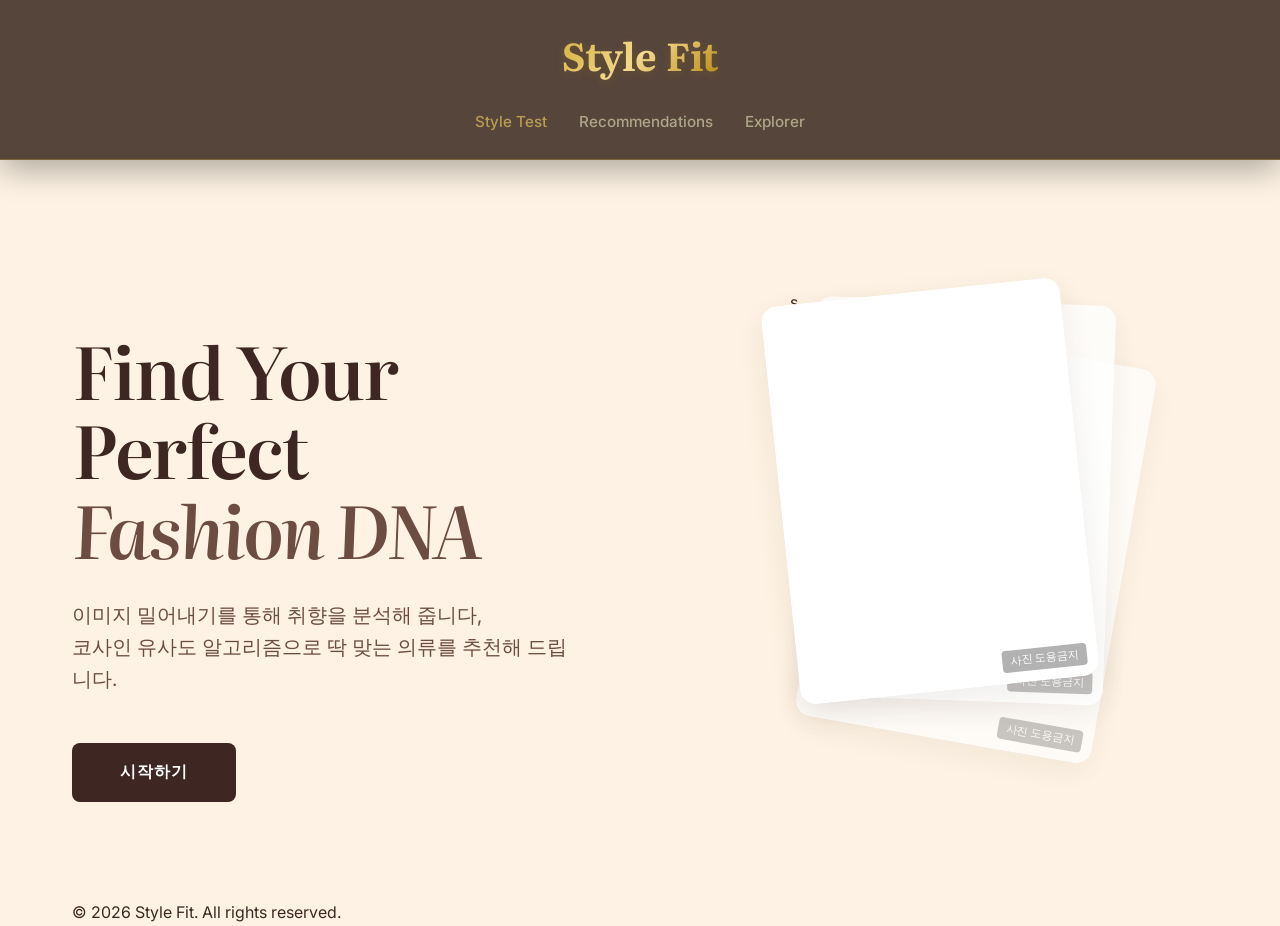
==== index.html @ dc669d29 "Add files via upload" ====
<!DOCTYPE html>
<html lang="ko">
<head>
    <meta charset="UTF-8">
    <meta name="viewport" content="width=device-width, initial-scale=1.0">
    <title>Style Fit | 당신만의 스타일을 찾다</title>
    <meta name="description" content="이미지 밀어내기 테스트와 코사인 유사도를 통해 완벽한 스타일 핏을 찾아주는 패션 큐레이션 앱">
    <link rel="stylesheet" href="CSS/style.css">
    <link rel="preconnect" href="https://fonts.googleapis.com">
    <link rel="preconnect" href="https://fonts.gstatic.com" crossorigin>
    <link href="https://fonts.googleapis.com/css2?family=Literata:opsz,wght@7..72,300;400;600;700&family=Inter:wght@300;400;500;600;700&display=swap" rel="stylesheet">
</head>
<body class="light-theme">
    <header class="header">
        <div class="container">
            <h1 class="logo">Style <span>Fit</span></h1>
            <nav class="nav">
                <ul>
                    <li><a href="#test" id="nav-style-test" class="active">Style Test</a></li>
                    <li><a href="#recommendations">Recommendations</a></li>
                    <li><a href="#explorer">Explorer</a></li>
                </ul>
            </nav>
        </div>
    </header>

    <main id="app-root">
        <!-- Hero Section / Intro -->
        <section id="hero" class="hero">
            <div class="container">
                <div class="hero-content">
                    <br></br>
 
                    <h2 class="hero-title">Find Your Perfect <br><span class="highlight">Fashion DNA</span></h2>
                    <p class="hero-subtitle"> 이미지 밀어내기를 통해 취향을 분석해 줍니다, <br>코사인 유사도 알고리즘으로 딱 맞는 의류를 추천해 드립니다.</p>
                    <button id="start-test-btn" class="btn-primary">시작하기</button>
                </div>
                <div class="hero-visual">
                    <!-- Placeholder for dynamic visual/animation -->
                    <div class="style-cards-stack">
                        <div class="card card-1"></div>
                        <div class="card card-2"></div>
         s               <div class="card card-3"></div>
                    </div>
                </div>
            </div>
        </section>

        <!-- AB Test Section (Hidden Initially) -->
        <section id="test-section" class="section hidden">
            <div class="container">
                <div class="section-header">
                    <span class="step-indicator">Step 01</span>
                    <h2 class="section-title"> 이미지 스와이프 Test</h2>
                    <p class="section-desc"> 마음에 안들면 왼쪽으로 버리고 마음에들면 오른쪽으로 밀어주세요 </p>
                </div>
                <div class="test-container">
                    <div class="interaction-hints">
                        <div class="hint left">
                            <div class="hint-icon-wrapper">
                                <img src="images/trash_bin.png" alt="Trash bin" class="hint-icon">
                            </div>
                            <span class="hint-label">NOPE</span>
                        </div>
                        <div class="hint right">
                            <div class="hint-icon-wrapper">
                                <img src="images/jewelry_box.png" alt="Jewelry box" class="hint-icon">
                            </div>
                            <span class="hint-label">LIKE</span>
                        </div>
                    </div>
                    <div id="swipe-deck" class="swipe-deck">
                        <!-- Cards will be dynamically injected here -->
                        <div class="swipe-feedback like">LIKE</div>
                        <div class="swipe-feedback nope">NOPE</div>
                    </div>
                    <div class="progress-bar-container">
                        <div id="progress" class="progress-bar"></div>
                    </div>
                </div>
            </div>
        </section>

        <!-- Results / Recommendations Section (Hidden Initially) -->
        <section id="recommendations-section" class="section hidden">
            <div class="container">
                <div class="section-header">
                    <span class="step-indicator">Step 02</span>
                    <h2 class="section-title">Your Style Profile</h2>
                    <p class="section-desc">당신의 취향 벡터를 분석한 결과입니다.</p>
                </div>
                <div class="results-grid">
                    <div class="profile-chart">
                        <!-- Canvas or SVG for preference visualization -->
                        <div id="radar-chart-placeholder"></div>
                    </div>
                    <div id="recommendation-list" class="product-grid">
                        <!-- Products will be injected here -->
                    </div>
                </div>
            </div>
        </section>
    </main>

    <footer class="footer">
        <div class="container">
            <p>&copy; 2026 Style Fit. All rights reserved.</p>
        </div>
    </footer>

    <script src="app.js"></script>
</body>
</html>
---- CSS/style.css ----
:root {
    /* Color Palette - Elegant Classic (Cream & Brown) */
    --bg-color: #FDF2E3;
    --surface-color: #ffffff;
    --primary-color: #3E2723; /* Dark Brown */
    --primary-muted: rgba(62, 39, 35, 0.1);
    --secondary-color: #6D4C41;
    --text-primary: #3E2723;
    --text-secondary: #6D4C41;
    --accent-color: #D7CCC8;
    --error-color: #D32F2F;
    
    /* Functional Tokens */
    --font-heading: 'Literata', serif;
    --font-main: 'Inter', sans-serif;
    --container-width: 1200px;
    --transition-smooth: all 0.5s cubic-bezier(0.16, 1, 0.3, 1);
    --border-radius-lg: 16px;
    --border-radius-md: 8px;
    --shadow-premium: 0 10px 30px rgba(62, 39, 35, 0.08);
}

* {
    margin: 0;
    padding: 0;
    box-sizing: border-box;
}

body {
    background-color: var(--bg-color);
    color: var(--text-primary);
    font-family: var(--font-main);
    line-height: 1.6;
    overflow-x: hidden;
}

.container {
    max-width: var(--container-width);
    margin: 0 auto;
    padding: 0 2rem;
}

.hidden {
    display: none !important;
}

/* Header */
.header {
    padding: 2.5rem 0;
    position: fixed;
    top: 0;
    left: 0;
    width: 100%;
    z-index: 1000;
    background: rgba(184, 134, 11, 0.15); /* Soft gold tint for logo area */
    background-color: rgba(61, 43, 34, 0.872); /* Much darker background for contrast */
    backdrop-filter: blur(20px);
    border-bottom: 1px solid rgba(212, 175, 55, 0.3);
    box-shadow: 0 10px 30px rgba(0, 0, 0, 0.3);
}

/* Specific darkening around logo */
.header .container {
    display: flex;
    flex-direction: column;
    align-items: center;
    gap: 1.5rem;
}

.logo {
    display: inline-block;
    font-family: var(--font-heading);
    font-size: 2.4rem;
    font-weight: 700;
    letter-spacing: -0.5px;
    background: linear-gradient(135deg, #D4AF37 0%, #F9E29C 50%, #B8860B 100%);
    background-clip: text;
    -webkit-background-clip: text;
    -webkit-text-fill-color: transparent;
    text-shadow: 0 2px 10px rgba(184, 134, 11, 0.2);
    transition: var(--transition-smooth);
}

.logo span {
    margin-left: 2px;
}

.nav ul {
    display: flex;
    list-style: none;
    gap: 2rem;
}

.nav a {
    color: #ada787;
    text-decoration: none;
    font-weight: 500;
    transition: var(--transition-smooth);
    font-size: 0.95rem;
}

.nav a:hover, .nav a.active {
    color: #b99e52;
}

/* Hero Section */
.hero {
    min-height: 100vh;
    display: flex;
    align-items: center;
    padding-top: 180px;
}

.hero .container {
    display: grid;
    grid-template-columns: 1fr 1fr;
    gap: 4rem;
    align-items: center;
}

.hero-title {
    font-family: var(--font-heading);
    font-size: 4.5rem;
    line-height: 1.1;
    font-weight: 600;
    margin-bottom: 2rem;
    letter-spacing: -2px;
    color: var(--text-primary);
}

.highlight {
    color: var(--secondary-color);
    font-style: italic;
}

.hero-subtitle {
    font-size: 1.25rem;
    color: var(--text-secondary);
    margin-bottom: 3rem;
    max-width: 500px;
}

.btn-primary {
    background-color: var(--primary-color);
    color: #fff;
    border: none;
    padding: 1.2rem 3rem;
    font-size: 1rem;
    font-weight: 600;
    border-radius: var(--border-radius-md);
    cursor: pointer;
    transition: var(--transition-smooth);
    letter-spacing: 1px;
    text-transform: uppercase;
}

.btn-primary:hover {
    transform: translateY(-3px);
    box-shadow: 0 10px 20px rgba(62, 39, 35, 0.2);
    filter: brightness(1.1);
}

/* Hero Visual Animation */
.hero-visual {
    position: relative;
    height: 500px;
}

.style-cards-stack {
    position: relative;
    width: 300px;
    height: 400px;
    margin: 0 auto;
}

.card {
    position: absolute;
    width: 100%;
    height: 100%;
    border-radius: var(--border-radius-lg);
    background: var(--surface-color);
    border: 1px solid rgba(255, 255, 255, 0);
    box-shadow: var(--shadow-premium);
    transition: var(--transition-smooth);
    overflow: hidden;
}

.card::after {
    content: '사진 도용금지';
    position: absolute;
    bottom: 10px;
    right: 10px;
    background: rgba(0, 0, 0, 0.5);
    color: #fff;
    padding: 2px 8px;
    font-size: 0.7rem;
    border-radius: 4px;
    pointer-events: none;
    opacity: 0.6;
}

.card-1 { 
    transform: rotate(-6deg) translateX(-10px); 
    z-index: 3; 
    background-image: url('픽사베이 image 11.png'); 
    background-size: cover;
    background-position: center;
}

.card-2 { 
    transform: rotate(2deg) translate(20px, 10px); 
    z-index: 2; 
    background-image: url('스크린샷 2026-03-12 오후 4.13.12.png');
    background-size: cover;
    background-position: center;
    opacity: 0.8;
}

.card-3 { 
    transform: rotate(10deg) translate(40px, 20px); 
    z-index: 1; 
    background-image: url('스크린샷 2026-03-12 오후 3.47.02.png');
    background-size: cover;
    background-position: center;
    opacity: 0.7;
}

/* AB Test Section */
.section {
    padding: 120px 0;
}

.section-header {
    text-align: center;
    margin-bottom: 4rem;
}

.step-indicator {
    color: var(--primary-color);
    font-weight: 600;
    font-size: 0.9rem;
    text-transform: uppercase;
    letter-spacing: 2px;
}

.section-title {
    font-family: var(--font-heading);
    font-size: 3rem;
    margin: 1rem 0;
    color: var(--text-primary);
}

.section-desc {
    color: var(--text-secondary);
    font-size: 1.1rem;
}

.test-container {
    position: relative;
    max-width: 900px;
    margin: 0 auto;
}

.interaction-hints {
    position: absolute;
    top: 150px;
    left: 0;
    right: 0;
    display: flex;
    justify-content: space-between;
    pointer-events: none;
    z-index: 0;
    padding: 0 1rem;
}

.hint {
    display: flex;
    flex-direction: column;
    align-items: center;
    gap: 1.5rem;
    opacity: 0.2;
    transition: all 0.4s cubic-bezier(0.175, 0.885, 0.32, 1.275);
    filter: grayscale(1);
}

.hint-icon-wrapper {
    width: 140px;
    height: 140px;
    border-radius: 50%;
    background: var(--surface-color);
    box-shadow: var(--shadow-premium);
    display: flex;
    align-items: center;
    justify-content: center;
    overflow: hidden;
    border: 3px solid transparent;
    transition: inherit;
}

.hint-icon {
    width: 90px;
    height: 90px;
    object-fit: contain;
}

.hint-label {
    font-size: 1.2rem;
    font-weight: 800;
    letter-spacing: 2px;
    color: var(--text-secondary);
    transition: inherit;
}

/* Active states for hints */
.hint.active {
    opacity: 1;
    transform: scale(1.15);
    filter: grayscale(0);
}

.hint.left.active { 
    color: #F44336;
}
.hint.left.active .hint-icon-wrapper {
    border-color: #F44336;
    box-shadow: 0 10px 30px rgba(244, 67, 54, 0.2);
}

.hint.right.active { 
    color: #4CAF50;
}
.hint.right.active .hint-icon-wrapper {
    border-color: #4CAF50;
    box-shadow: 0 10px 30px rgba(76, 175, 80, 0.2);
}

.swipe-deck {
    position: relative;
    width: 320px;
    height: 480px;
    margin: 0 auto 4rem;
    perspective: 1000px;
    z-index: 10;
}

.swipe-card {
    position: absolute;
    width: 100%;
    height: 100%;
    background: var(--surface-color);
    border-radius: var(--border-radius-lg);
    padding: 1rem;
    box-shadow: var(--shadow-premium);
    cursor: grab;
    transition: transform 0.3s ease, opacity 0.3s ease;
    user-select: none;
    display: flex;
    flex-direction: column;
}

.swipe-card:active {
    cursor: grabbing;
}

.swipe-card .image-container {
    flex: 1;
    width: 100%;
    border-radius: calc(var(--border-radius-lg) - 8px);
    overflow: hidden;
    background: #252528;
}

.swipe-card img {
    width: 100%;
    height: 100%;
    object-fit: cover;
    pointer-events: none;
}

.swipe-card .label {
    padding: 1rem 0;
    text-align: center;
    font-weight: 600;
    color: var(--text-primary);
}

.swipe-feedback {
    position: absolute;
    top: 50%;
    left: 50%;
    transform: translate(-50%, -50%) rotate(-15deg);
    font-size: 3rem;
    font-weight: 800;
    padding: 0.5rem 1.5rem;
    border: 6px solid;
    border-radius: 12px;
    z-index: 100;
    pointer-events: none;
    opacity: 0;
    transition: opacity 0.2s ease, transform 0.2s ease;
}

.swipe-feedback.like {
    color: #4CAF50;
    border-color: #4CAF50;
    transform: translate(-50%, -50%) rotate(-15deg) scale(1.2);
}

.swipe-feedback.nope {
    color: #F44336;
    border-color: #F44336;
    transform: translate(-50%, -50%) rotate(15deg) scale(1.2);
}

.swipe-card.dragging {
    transition: none;
}

/* Progress Bar */
.progress-bar-container {
    width: 100%;
    height: 6px;
    background: var(--accent-color);
    border-radius: 10px;
    overflow: hidden;
}

.progress-bar {
    width: 10%;
    height: 100%;
    background: var(--primary-color);
    transition: width 0.3s ease;
}

/* Responsive */
@media (max-width: 968px) {
    .header { padding: 1.5rem 0; }
    .hero .container {
        grid-template-columns: 1fr;
        text-align: center;
    }
    .hero-title { font-size: 2.5rem; }
    .hero-subtitle { margin: 0 auto 2rem; }
    
    /* Show hero visual but smaller and with specific order */
    .hero-visual { 
        display: block; 
        height: 350px;
        margin-top: 2rem;
    }
    .style-cards-stack {
        width: 220px;
        height: 300px;
    }
    
    /* Mobile stack order: card-1 (Hanbok) at bottom */
    .card-1 { z-index: 1 !important; transform: rotate(-5deg) translateY(20px); }
    .card-2 { z-index: 2 !important; transform: rotate(0deg); }
    .card-3 { z-index: 3 !important; transform: rotate(5deg) translateY(-20px); }

    .swipe-deck {
        width: 280px;
        height: 420px;
    }

    .interaction-hints {
        top: auto;
        bottom: 100px;
        padding: 0 5%;
    }
    .hint-icon-wrapper {
        width: 100px;
        height: 100px;
    }
    .hint-icon {
        width: 60px;
        height: 60px;
    }
    .hint-label {
        font-size: 0.9rem;
    }
}

/* Recommendation List & Product Cards */
.product-grid {
    display: grid;
    grid-template-columns: repeat(auto-fill, minmax(220px, 1fr));
    gap: 2rem;
}

.product-card {
    background: var(--surface-color);
    border-radius: var(--border-radius-md);
    overflow: hidden;
    transition: var(--transition-smooth);
    border: 1px solid rgba(255, 255, 255, 0.05);
}

.product-card:hover {
    transform: translateY(-8px);
    border-color: rgba(255, 255, 255, 0.2);
}

.product-image {
    position: relative;
    width: 100%;
    aspect-ratio: 1;
    overflow: hidden;
}

.product-image img {
    width: 100%;
    height: 100%;
    object-fit: cover;
    transition: var(--transition-smooth);
}

.product-card:hover .product-image img {
    transform: scale(1.05);
}

.similarity-tag {
    position: absolute;
    top: 12px;
    right: 12px;
    background: var(--secondary-color);
    color: #fff;
    padding: 0.3rem 0.6rem;
    font-size: 0.75rem;
    font-weight: 700;
    border-radius: 4px;
}

.product-info {
    padding: 1.25rem;
}

.brand {
    font-size: 0.75rem;
    color: var(--text-secondary);
    text-transform: uppercase;
    letter-spacing: 1px;
    display: block;
    margin-bottom: 0.25rem;
}

.name {
    font-size: 1rem;
    font-weight: 600;
    margin-bottom: 0.5rem;
}

.price {
    font-weight: 700;
    color: var(--text-primary);
}

/* Profile Summary Styles */
.profile-summary {
    background: var(--surface-color);
    padding: 2rem;
    border-radius: var(--border-radius-lg);
    border: 1px solid rgba(255, 255, 255, 0.1);
}

.profile-summary h3 {
    margin-bottom: 1rem;
    color: var(--primary-color);
}

.vector-visual {
    margin-top: 2rem;
}

.vector-bar-wrap {
    margin-bottom: 1.5rem;
}

.vector-bar-wrap span {
    display: block;
    font-size: 0.8rem;
    color: var(--text-secondary);
    margin-bottom: 0.5rem;
}

.vector-bar {
    height: 4px;
    background: var(--secondary-color);
    border-radius: 2px;
    box-shadow: 0 0 10px rgba(109, 76, 65, 0.1);
}
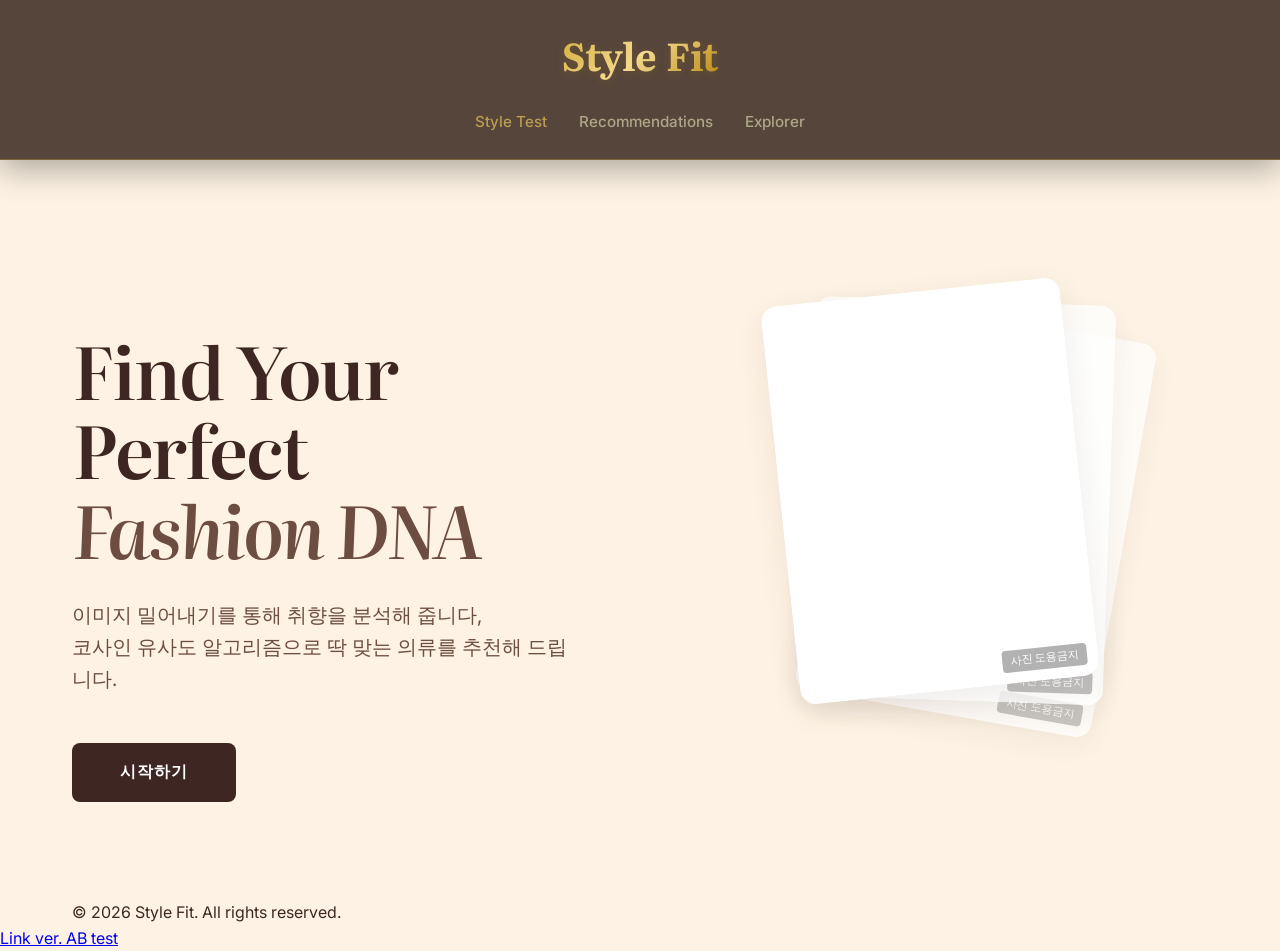
==== commit 4cc886cb: "Add files via upload" ====
--- a/index.html
+++ b/index.html
@@ -40,7 +40,7 @@
                     <div class="style-cards-stack">
                         <div class="card card-1"></div>
                         <div class="card card-2"></div>
-         s               <div class="card card-3"></div>
+                        <div class="card card-3"></div>
                     </div>
                 </div>
             </div>
@@ -108,6 +108,7 @@
         </div>
     </footer>
 
+    <a href="ver. AB test/index.html" class="version-label"> Link ver. AB test</a>
     <script src="app.js"></script>
 </body>
 </html>
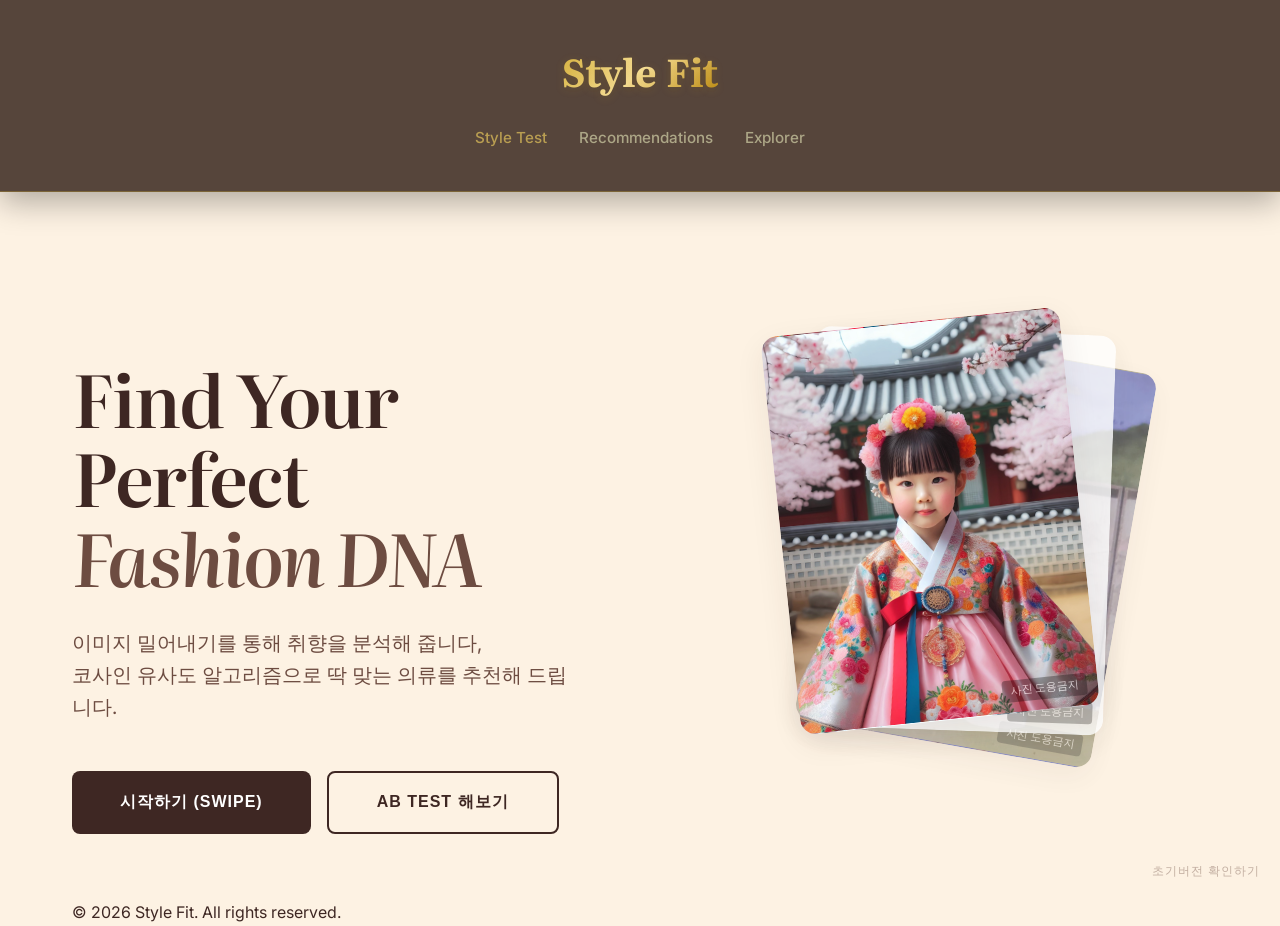
==== commit bf662c8c: "Add files via upload" ====
--- a/index.html
+++ b/index.html
@@ -33,7 +33,10 @@
  
                     <h2 class="hero-title">Find Your Perfect <br><span class="highlight">Fashion DNA</span></h2>
                     <p class="hero-subtitle"> 이미지 밀어내기를 통해 취향을 분석해 줍니다, <br>코사인 유사도 알고리즘으로 딱 맞는 의류를 추천해 드립니다.</p>
-                    <button id="start-test-btn" class="btn-primary">시작하기</button>
+                    <div class="hero-btns">
+                        <button id="start-test-btn" class="btn-primary">시작하기 (Swipe)</button>
+                        <button id="start-ab-btn" class="btn-outline">AB test 해보기</button>
+                    </div>
                 </div>
                 <div class="hero-visual">
                     <!-- Placeholder for dynamic visual/animation -->
@@ -53,6 +56,7 @@
                     <span class="step-indicator">Step 01</span>
                     <h2 class="section-title"> 이미지 스와이프 Test</h2>
                     <p class="section-desc"> 마음에 안들면 왼쪽으로 버리고 마음에들면 오른쪽으로 밀어주세요 </p>
+                    <button class="btn-skip" id="test-skip-btn">건너뛰기</button>
                 </div>
                 <div class="test-container">
                     <div class="interaction-hints">
@@ -69,10 +73,22 @@
                             <span class="hint-label">LIKE</span>
                         </div>
                     </div>
-                    <div id="swipe-deck" class="swipe-deck">
+                    <div id="swipe-deck" class="swipe-deck hidden">
                         <!-- Cards will be dynamically injected here -->
                         <div class="swipe-feedback like">LIKE</div>
                         <div class="swipe-feedback nope">NOPE</div>
+                    </div>
+
+                    <div id="ab-test-container" class="ab-test-container hidden">
+                        <div id="option-a" class="ab-card">
+                            <div class="image-container"></div>
+                            <div class="label">Style A</div>
+                        </div>
+                        <div class="vs-badge">VS</div>
+                        <div id="option-b" class="ab-card">
+                            <div class="image-container"></div>
+                            <div class="label">Style B</div>
+                        </div>
                     </div>
                     <div class="progress-bar-container">
                         <div id="progress" class="progress-bar"></div>
@@ -86,16 +102,83 @@
             <div class="container">
                 <div class="section-header">
                     <span class="step-indicator">Step 02</span>
-                    <h2 class="section-title">Your Style Profile</h2>
+                    <div class="title-with-action">
+                        <h2 class="section-title">Your Style Profile</h2>
+                        <button id="liked-collection-btn" class="icon-btn-toggle" title="좋아요 모음">
+                            <svg viewBox="0 0 24 24" width="28" height="28" fill="none" stroke="currentColor" stroke-width="2">
+                                <path d="M12 21.35l-1.45-1.32C5.4 15.36 2 12.28 2 8.5 2 5.42 4.42 3 7.5 3c1.74 0 3.41.81 4.5 2.09C13.09 3.81 14.76 3 16.5 3 19.58 3 22 5.42 22 8.5c0 3.78-3.4 6.86-8.55 11.54L12 21.35z"/>
+                            </svg>
+                            <span class="btn-label">찜</span>
+                        </button>
+                    </div>
                     <p class="section-desc">당신의 취향 벡터를 분석한 결과입니다.</p>
+                    <p id="coordi-tip" class="coordi-tip hidden">2개 이상 찜할 시 AI 코디를 추천해 드립니다.</p>
                 </div>
-                <div class="results-grid">
-                    <div class="profile-chart">
-                        <!-- Canvas or SVG for preference visualization -->
-                        <div id="radar-chart-placeholder"></div>
-                    </div>
-                    <div id="recommendation-list" class="product-grid">
-                        <!-- Products will be injected here -->
+                <div class="results-layout">
+                    <aside class="filter-sidebar">
+                        <div class="filter-group">
+                            <h3>Body Type</h3>
+                            <div class="input-row">
+                                <div class="input-field">
+                                    <label>Height (cm)</label>
+                                    <input type="number" id="filter-height" placeholder="175">
+                                </div>
+                                <div class="input-field">
+                                    <label>Weight (kg)</label>
+                                    <input type="number" id="filter-weight" placeholder="70">
+                                </div>
+                            </div>
+                        </div>
+
+                        <div class="filter-group">
+                            <h3>Preferred Colors</h3>
+                            <div id="color-filters" class="color-chips">
+                                <button class="color-chip active" data-color="all">All</button>
+                                <button class="color-chip" data-color="white" style="background: #fff"></button>
+                                <button class="color-chip" data-color="black" style="background: #000"></button>
+                                <button class="color-chip" data-color="navy" style="background: #000080"></button>
+                                <button class="color-chip" data-color="blue" style="background: #4169E1"></button>
+                                <button class="color-chip" data-color="beige" style="background: #F5F5DC"></button>
+                            </div>
+                        </div>
+
+                        <div class="filter-group">
+                            <h3>Price Range</h3>
+                            <select id="filter-price" class="filter-select">
+                                <option value="all">Any Price</option>
+                                <option value="under-5">50,000원 이하</option>
+                                <option value="5-10">50,000원 ~ 100,000원</option>
+                                <option value="over-10">100,000원 이상</option>
+                            </select>
+                        </div>
+
+                        <div class="filter-footer">
+                            <button id="apply-filters-btn" class="btn-secondary">적용하기</button>
+                        </div>
+
+                        <!-- Preferred preferences summary moved inside sidebar -->
+                        <div id="radar-chart-placeholder" class="mini-chart"></div>
+                    </aside>
+                    
+                    <div class="results-main">
+                        <div id="recommendation-list" class="results-grid">
+                            <!-- Products will be injected here -->
+                        </div>
+
+                        <div id="coordi-section" class="coordi-section hidden">
+                            <div class="coordi-vibe-header">
+                                <h3 class="coordi-title">AI Styling Lookbook</h3>
+                                <p class="coordi-desc">당신이 찜한 아이템들로 구성한 오늘의 베스트 코디셋입니다.</p>
+                            </div>
+                            <div id="coordi-collage" class="coordi-collage">
+                                <!-- Coordination set will be injected here -->
+                            </div>
+                        </div>
+                        <div id="infinite-scroll-sentinel" class="scroll-sentinel"></div>
+                        <div id="load-more-indicator" class="load-more hidden">
+                            <div class="spinner"></div>
+                            <span>불러오는 중...</span>
+                        </div>
                     </div>
                 </div>
             </div>
@@ -108,7 +191,7 @@
         </div>
     </footer>
 
-    <a href="ver. AB test/index.html" class="version-label"> Link ver. AB test</a>
+    <a href="초기버전/index.html" class="version-label" id="version-label">초기버전 확인하기</a>
     <script src="app.js"></script>
 </body>
 </html>
--- a/CSS/style.css
+++ b/CSS/style.css
@@ -108,7 +108,7 @@
     min-height: 100vh;
     display: flex;
     align-items: center;
-    padding-top: 180px;
+    padding-top: 240px;
 }
 
 .hero .container {
@@ -202,7 +202,7 @@
 .card-1 { 
     transform: rotate(-6deg) translateX(-10px); 
     z-index: 3; 
-    background-image: url('픽사베이 image 11.png'); 
+    background-image: url('../images/픽사베이 image 11.png'); 
     background-size: cover;
     background-position: center;
 }
@@ -210,7 +210,7 @@
 .card-2 { 
     transform: rotate(2deg) translate(20px, 10px); 
     z-index: 2; 
-    background-image: url('스크린샷 2026-03-12 오후 4.13.12.png');
+    background-image: url('../images/스크린샷 2026-03-12 오후 4.13.12.png');
     background-size: cover;
     background-position: center;
     opacity: 0.8;
@@ -219,7 +219,7 @@
 .card-3 { 
     transform: rotate(10deg) translate(40px, 20px); 
     z-index: 1; 
-    background-image: url('스크린샷 2026-03-12 오후 3.47.02.png');
+    background-image: url('../images/스크린샷 2026-03-12 오후 3.47.02.png');
     background-size: cover;
     background-position: center;
     opacity: 0.7;
@@ -227,7 +227,7 @@
 
 /* AB Test Section */
 .section {
-    padding: 120px 0;
+    padding: 280px 0 120px 0;
 }
 
 .section-header {
@@ -250,15 +250,107 @@
     color: var(--text-primary);
 }
 
+.title-with-action {
+    display: flex;
+    align-items: center;
+    justify-content: center; /* Title centered */
+    position: relative;
+    width: 100%;
+}
+
+.icon-btn-toggle {
+    position: fixed; /* persistent floating */
+    right: 40px;
+    top: 180px;
+    background: var(--surface-color);
+    border: 1px solid var(--accent-color);
+    padding: 12px;
+    cursor: pointer;
+    color: var(--accent-color);
+    transition: var(--transition-smooth);
+    display: flex;
+    flex-direction: column;
+    align-items: center;
+    justify-content: center;
+    border-radius: 12px;
+    gap: 4px;
+    box-shadow: 0 4px 15px rgba(62, 39, 35, 0.1);
+    z-index: 2000;
+}
+
+.btn-label {
+    font-size: 0.7rem;
+    font-weight: 600;
+    color: inherit;
+    text-transform: uppercase;
+    letter-spacing: 0.5px;
+}
+
+.icon-btn-toggle:hover {
+    background: var(--surface-color);
+    color: var(--secondary-color);
+    transform: translateY(-5px);
+    box-shadow: 0 8px 25px rgba(62, 39, 35, 0.15);
+}
+
+.icon-btn-toggle.active {
+    background: var(--surface-color);
+    color: var(--error-color);
+    border-color: var(--error-color);
+    fill: var(--error-color);
+    box-shadow: 0 4px 20px rgba(211, 47, 47, 0.15);
+}
+
 .section-desc {
     color: var(--text-secondary);
     font-size: 1.1rem;
+}
+
+.coordi-tip {
+    font-size: 0.85rem;
+    color: var(--secondary-color);
+    margin-top: 0.5rem;
+    font-weight: 500;
+    font-style: italic;
+}
+
+.coordi-tip.hidden {
+    display: none;
 }
 
 .test-container {
     position: relative;
     max-width: 900px;
     margin: 0 auto;
+}
+
+.section-header {
+    margin-bottom: 4rem;
+    text-align: center;
+    position: relative; /* For absolute skip button */
+}
+
+.btn-skip {
+    position: absolute;
+    right: 0;
+    top: 50%;
+    transform: translateY(-50%);
+    background: none;
+    border: 1px solid var(--accent-color);
+    color: var(--text-secondary);
+    font-size: 0.85rem;
+    cursor: pointer;
+    padding: 6px 15px;
+    transition: var(--transition-smooth);
+    font-weight: 600;
+    border-radius: 20px;
+    z-index: 100;
+}
+
+.btn-skip:hover {
+    background: var(--primary-muted);
+    color: var(--primary-color);
+    border-color: var(--primary-color);
 }
 
 .interaction-hints {
@@ -481,11 +573,156 @@
     }
 }
 
-/* Recommendation List & Product Cards */
-.product-grid {
+@media (max-width: 480px) {
+    .swipe-deck {
+        width: 220px;
+        height: 330px;
+        margin-bottom: 2rem;
+    }
+
+    .interaction-hints {
+        top: 165px; /* Centers vertically with the 330px deck */
+        bottom: auto;
+        transform: translateY(-50%);
+        padding: 0;
+        width: 110%; /* Makes container wider than the screen/container */
+        margin-left: -5%; /* Re-centers the wider container */
+    }
+    
+    .hint-icon-wrapper {
+        width: 60px;
+        height: 60px;
+        border-width: 2px;
+    }
+    
+    .hint-icon {
+        width: 35px;
+        height: 35px;
+    }
+    
+    .hint-label {
+        font-size: 0.75rem;
+    }
+}
+
+/* Results Layout */
+.results-layout {
     display: grid;
-    grid-template-columns: repeat(auto-fill, minmax(220px, 1fr));
-    gap: 2rem;
+    grid-template-columns: 320px 1fr;
+    gap: 3rem;
+    align-items: start;
+}
+
+.filter-sidebar {
+    background: var(--surface-color);
+    padding: 2rem;
+    border-radius: var(--border-radius-lg);
+    box-shadow: var(--shadow-premium);
+    position: sticky;
+    top: 180px;
+}
+
+.filter-group {
+    margin-bottom: 2.5rem;
+}
+
+.filter-group h3 {
+    font-size: 0.9rem;
+    text-transform: uppercase;
+    letter-spacing: 1px;
+    margin-bottom: 1.25rem;
+    color: var(--primary-color);
+    border-left: 3px solid var(--secondary-color);
+    padding-left: 10px;
+}
+
+.input-row {
+    display: flex;
+    gap: 1rem;
+}
+
+.input-field {
+    flex: 1;
+}
+
+.input-field label {
+    display: block;
+    font-size: 0.75rem;
+    color: var(--text-secondary);
+    margin-bottom: 0.5rem;
+}
+
+.input-field input {
+    width: 100%;
+    padding: 0.8rem;
+    border: 1px solid var(--accent-color);
+    border-radius: var(--border-radius-md);
+    font-family: var(--font-main);
+    background: var(--bg-color);
+}
+
+.color-chips {
+    display: flex;
+    flex-wrap: wrap;
+    gap: 0.75rem;
+}
+
+.color-chip {
+    width: 32px;
+    height: 32px;
+    border-radius: 50%;
+    border: 2px solid transparent;
+    cursor: pointer;
+    transition: var(--transition-smooth);
+    position: relative;
+}
+
+.color-chip[data-color="all"] {
+    width: auto;
+    height: auto;
+    border-radius: 20px;
+    padding: 0.4rem 1rem;
+    font-size: 0.8rem;
+    background: var(--accent-color);
+    border: none;
+}
+
+.color-chip.active {
+    border-color: var(--primary-color);
+    transform: scale(1.1);
+}
+
+.filter-select {
+    width: 100%;
+    padding: 0.8rem;
+    border: 1px solid var(--accent-color);
+    border-radius: var(--border-radius-md);
+    background: var(--bg-color);
+    font-family: var(--font-main);
+    cursor: pointer;
+}
+
+.btn-secondary {
+    width: 100%;
+    background: var(--secondary-color);
+    color: #fff;
+    border: none;
+    padding: 1rem;
+    border-radius: var(--border-radius-md);
+    font-weight: 600;
+    cursor: pointer;
+    transition: var(--transition-smooth);
+}
+
+.btn-secondary:hover {
+    filter: brightness(1.1);
+    transform: translateY(-2px);
+}
+
+.results-grid {
+    display: grid;
+    grid-template-columns: repeat(auto-fill, minmax(280px, 1fr));
+    gap: 3.5rem;
 }
 
 .product-card {
@@ -494,6 +731,7 @@
     overflow: hidden;
     transition: var(--transition-smooth);
     border: 1px solid rgba(255, 255, 255, 0.05);
+    position: relative;
 }
 
 .product-card:hover {
@@ -533,6 +771,39 @@
 
 .product-info {
     padding: 1.25rem;
+    position: relative;
+}
+
+.like-btn {
+    position: absolute;
+    bottom: 1.25rem;
+    right: 1.25rem;
+    background: none;
+    border: none;
+    cursor: pointer;
+    font-size: 1.5rem;
+    color: var(--accent-color);
+    transition: var(--transition-smooth);
+    display: flex;
+    align-items: center;
+    justify-content: center;
+    padding: 5px;
+}
+
+.like-btn:hover {
+    transform: scale(1.2);
+    color: var(--error-color);
+}
+
+.like-btn.active {
+    color: var(--error-color);
+    animation: heartBeat 0.3s ease-in-out;
+}
+
+@keyframes heartBeat {
+    0% { transform: scale(1); }
+    50% { transform: scale(1.3); }
+    100% { transform: scale(1.1); }
 }
 
 .brand {
@@ -590,3 +861,295 @@
     box-shadow: 0 0 10px rgba(109, 76, 65, 0.1);
 }
 
+
+/* Version Label */
+.version-label {
+    position: fixed;
+    bottom: 20px;
+    right: 20px;
+    font-size: 0.75rem;
+    color: var(--text-secondary);
+    opacity: 0.4;
+    font-weight: 500;
+    letter-spacing: 1px;
+    z-index: 9999;
+    text-transform: uppercase;
+    text-decoration: none;
+    transition: var(--transition-smooth);
+}
+
+.version-label:hover {
+    opacity: 1;
+    color: var(--primary-color);
+}
+
+/* AB Test UI */
+.hero-btns {
+    display: flex;
+    gap: 1rem;
+    margin-top: 1rem;
+}
+
+.btn-outline {
+    background-color: transparent;
+    color: var(--primary-color);
+    border: 2px solid var(--primary-color);
+    padding: 1.2rem 3rem;
+    font-size: 1rem;
+    font-weight: 600;
+    border-radius: var(--border-radius-md);
+    cursor: pointer;
+    transition: var(--transition-smooth);
+    letter-spacing: 1px;
+    text-transform: uppercase;
+}
+
+.btn-outline:hover {
+    background-color: var(--primary-color);
+    color: #fff;
+    transform: translateY(-3px);
+    box-shadow: 0 10px 20px rgba(62, 39, 35, 0.1);
+}
+
+.ab-test-container {
+    display: grid;
+    grid-template-columns: 1fr auto 1fr;
+    gap: 2rem;
+    align-items: center;
+    margin-bottom: 4rem;
+    perspective: 1000px;
+}
+
+.ab-card {
+    background: var(--surface-color);
+    border-radius: var(--border-radius-lg);
+    padding: 1rem;
+    box-shadow: var(--shadow-premium);
+    cursor: pointer;
+    transition: var(--transition-smooth);
+    display: flex;
+    flex-direction: column;
+    border: 2px solid transparent;
+}
+
+.ab-card:hover {
+    transform: translateY(-10px) scale(1.02);
+    border-color: var(--secondary-color);
+    box-shadow: 0 20px 40px rgba(62, 39, 35, 0.12);
+}
+
+.ab-card .image-container {
+    aspect-ratio: 3/4;
+    width: 100%;
+    border-radius: calc(var(--border-radius-lg) - 8px);
+    overflow: hidden;
+    background: #f5f5f5;
+}
+
+.ab-card img {
+    width: 100%;
+    height: 100%;
+    object-fit: cover;
+    transition: var(--transition-smooth);
+}
+
+.ab-card .label {
+    padding: 1.5rem 0 0.5rem;
+    text-align: center;
+    font-weight: 600;
+    font-size: 1.1rem;
+    color: var(--text-primary);
+}
+
+.vs-badge {
+    background: var(--primary-color);
+    color: #fff;
+    width: 50px;
+    height: 50px;
+    border-radius: 50%;
+    display: flex;
+    align-items: center;
+    justify-content: center;
+    font-weight: 800;
+    font-size: 1.2rem;
+    box-shadow: 0 4px 15px rgba(0,0,0,0.2);
+    z-index: 5;
+}
+
+@media (max-width: 768px) {
+    .results-layout {
+        grid-template-columns: 1fr;
+    }
+    
+    .filter-sidebar {
+        position: static;
+        margin-bottom: 2rem;
+    }
+
+    .ab-test-container {
+        grid-template-columns: 1fr auto 1fr;
+        gap: 0.5rem;
+    }
+
+    .ab-card {
+        padding: 0.4rem;
+        border-radius: var(--border-radius-md);
+    }
+
+    .ab-card .label {
+        font-size: 0.85rem;
+        padding: 0.5rem 0 0.2rem;
+    }
+    
+    .vs-badge {
+        margin: 0;
+        transform: none;
+        width: 30px;
+        height: 30px;
+        font-size: 0.8rem;
+    }
+}
+
+/* Infinite Scroll UI */
+.scroll-sentinel {
+    height: 50px;
+    width: 100%;
+}
+
+.load-more {
+    display: flex;
+    flex-direction: column;
+    align-items: center;
+    gap: 1rem;
+    padding: 2rem 0;
+    color: var(--text-secondary);
+    font-weight: 500;
+}
+
+.spinner {
+    width: 40px;
+    height: 40px;
+    border: 3px solid var(--accent-color);
+    border-top: 3px solid var(--secondary-color);
+    border-radius: 50%;
+    animation: spin 1s linear infinite;
+}
+
+@keyframes spin {
+    0% { transform: rotate(0deg); }
+    100% { transform: rotate(360deg); }
+}
+
+.no-results {
+    grid-column: 1 / -1;
+    text-align: center;
+    padding: 3rem;
+    color: var(--text-secondary);
+    background: var(--surface-color);
+    border-radius: var(--border-radius-md);
+}
+
+/* Coordination Section */
+.coordi-section {
+    margin-top: 6rem;
+    padding-top: 4rem;
+    border-top: 1px dashed var(--accent-light);
+    width: 100%;
+    animation: fadeIn 0.5s ease-out;
+}
+
+.coordi-section.hidden {
+    display: none;
+}
+
+.coordi-vibe-header {
+    text-align: center;
+    margin-bottom: 3rem;
+}
+
+.coordi-title {
+    font-family: var(--font-heading);
+    font-size: 2.2rem;
+    color: var(--primary-color);
+    margin-bottom: 0.5rem;
+}
+
+.coordi-desc {
+    color: var(--text-secondary);
+    font-size: 1rem;
+}
+
+.coordi-collage {
+    display: grid;
+    grid-template-columns: repeat(4, 1fr);
+    gap: 1.5rem;
+    max-width: 1000px;
+    margin: 0 auto;
+    background: var(--primary-muted);
+    padding: 3rem;
+    border-radius: var(--border-radius-lg);
+    position: relative;
+    overflow: hidden;
+}
+
+.coordi-collage::after {
+    content: "STYLING SET";
+    position: absolute;
+    bottom: -10px;
+    right: 20px;
+    font-size: 5rem;
+    font-weight: 900;
+    color: var(--surface-color);
+    opacity: 0.1;
+    pointer-events: none;
+}
+
+.collage-item {
+    background: white;
+    padding: 10px;
+    border-radius: 8px;
+    box-shadow: var(--shadow-premium);
+    transition: var(--transition-smooth);
+    display: flex;
+    flex-direction: column;
+    align-items: center;
+}
+
+.collage-item:nth-child(even) {
+    transform: translateY(20px);
+}
+
+.collage-item:hover {
+    transform: scale(1.05) rotate(2deg);
+    z-index: 2;
+}
+
+.collage-item img {
+    width: 100%;
+    aspect-ratio: 4/5;
+    object-fit: cover;
+    border-radius: 4px;
+    margin-bottom: 0.8rem;
+}
+
+.collage-item .tag {
+    font-size: 0.7rem;
+    font-weight: 700;
+    text-transform: uppercase;
+    color: var(--primary-color);
+    background: var(--secondary-color);
+    padding: 2px 8px;
+    border-radius: 10px;
+}
+
+@keyframes fadeIn {
+    from { opacity: 0; transform: translateY(20px); }
+    to { opacity: 1; transform: translateY(0); }
+}
+
+@media (max-width: 768px) {
+    .coordi-collage {
+        grid-template-columns: repeat(2, 1fr);
+        padding: 1.5rem;
+    }
+}
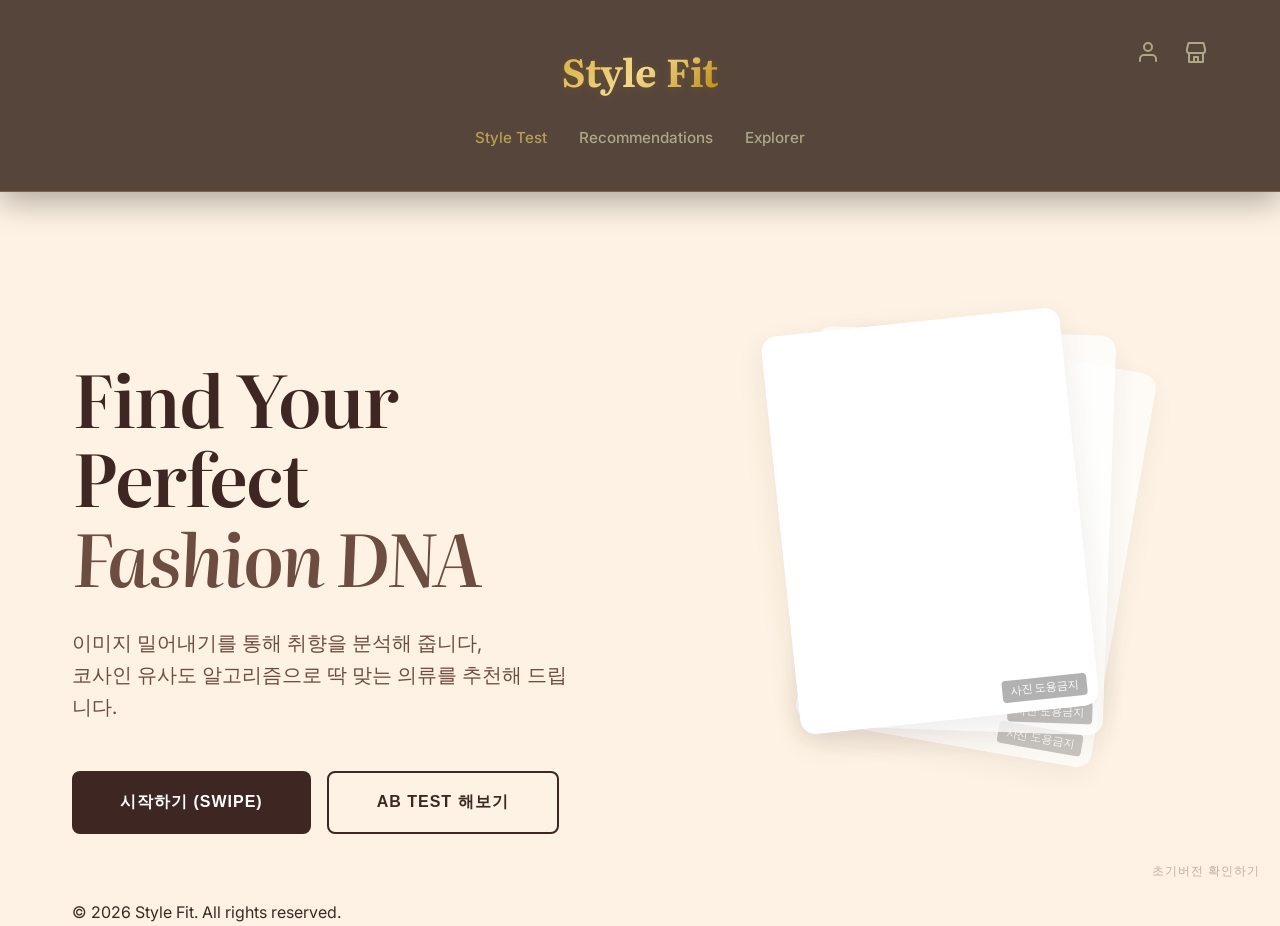
==== commit 206362a5: "Add files via upload" ====
--- a/index.html
+++ b/index.html
@@ -21,6 +21,21 @@
                     <li><a href="#explorer">Explorer</a></li>
                 </ul>
             </nav>
+            <div class="header-actions">
+                <a href="로그인 페이지/login.html" class="icon-link" title="사용자 로그인">
+                    <svg viewBox="0 0 24 24" width="24" height="24" fill="none" stroke="currentColor" stroke-width="2" stroke-linecap="round" stroke-linejoin="round">
+                        <path d="M20 21v-2a4 4 0 0 0-4-4H8a4 4 0 0 0-4 4v2"></path>
+                        <circle cx="12" cy="7" r="4"></circle>
+                    </svg>
+                </a>
+                <a href="판매자 페이지/seller_login.html" class="icon-link" title="판매겸 관리자 로그인">
+                    <svg viewBox="0 0 24 24" width="24" height="24" fill="none" stroke="currentColor" stroke-width="2" stroke-linecap="round" stroke-linejoin="round">
+                        <path d="M3 9l1.5-6h15L21 9v2a2 2 0 0 1-2 2H5a2 2 0 0 1-2-2V9Z"></path>
+                        <path d="M5 13v9h14v-9"></path>
+                        <path d="M10 22v-5h4v5"></path>
+                    </svg>
+                </a>
+            </div>
         </div>
     </header>
 
@@ -134,11 +149,20 @@
                             <h3>Preferred Colors</h3>
                             <div id="color-filters" class="color-chips">
                                 <button class="color-chip active" data-color="all">All</button>
-                                <button class="color-chip" data-color="white" style="background: #fff"></button>
-                                <button class="color-chip" data-color="black" style="background: #000"></button>
-                                <button class="color-chip" data-color="navy" style="background: #000080"></button>
-                                <button class="color-chip" data-color="blue" style="background: #4169E1"></button>
-                                <button class="color-chip" data-color="beige" style="background: #F5F5DC"></button>
+                                <button class="color-chip" data-color="white" style="background: #ffffff; border: 1px solid #ddd" title="White"></button>
+                                <button class="color-chip" data-color="black" style="background: #000000" title="Black"></button>
+                                <button class="color-chip" data-color="navy" style="background: #000080" title="Navy"></button>
+                                <button class="color-chip" data-color="blue" style="background: #0000ff" title="Blue"></button>
+                                <button class="color-chip" data-color="beige" style="background: #f5f5dc" title="Beige"></button>
+                                <button class="color-chip" data-color="grey" style="background: #808080" title="Grey"></button>
+                                <button class="color-chip" data-color="khaki" style="background: #bdb76b" title="Khaki"></button>
+                                <button class="color-chip" data-color="brown" style="background: #8b4513" title="Brown"></button>
+                                <button class="color-chip" data-color="pattern" style="background: linear-gradient(45deg, #eee 25%, #ccc 25%, #ccc 50%, #eee 50%, #eee 75%, #ccc 75%, #ccc 100%)" title="Pattern"></button>
+                                <button class="color-chip" data-color="red" style="background: #ff0000" title="Red"></button>
+                                <button class="color-chip" data-color="orange" style="background: #ff8c00" title="Orange"></button>
+                                <button class="color-chip" data-color="yellow" style="background: #ffff00" title="Yellow"></button>
+                                <button class="color-chip" data-color="green" style="background: #008000" title="Green"></button>
+                                <button class="color-chip" data-color="pink" style="background: #ffc0cb" title="Pink"></button>
                             </div>
                         </div>
 
--- a/CSS/style.css
+++ b/CSS/style.css
@@ -61,10 +61,32 @@
 
 /* Specific darkening around logo */
 .header .container {
+    position: relative;
     display: flex;
     flex-direction: column;
     align-items: center;
     gap: 1.5rem;
+}
+
+.header-actions {
+    position: absolute;
+    right: 2rem;
+    top: 0;
+    display: flex;
+    gap: 1.5rem;
+}
+
+.icon-link {
+    color: #ada787;
+    transition: var(--transition-smooth);
+    display: flex;
+    align-items: center;
+    justify-content: center;
+}
+
+.icon-link:hover {
+    color: #b99e52;
+    transform: translateY(-2px);
 }
 
 .logo {
